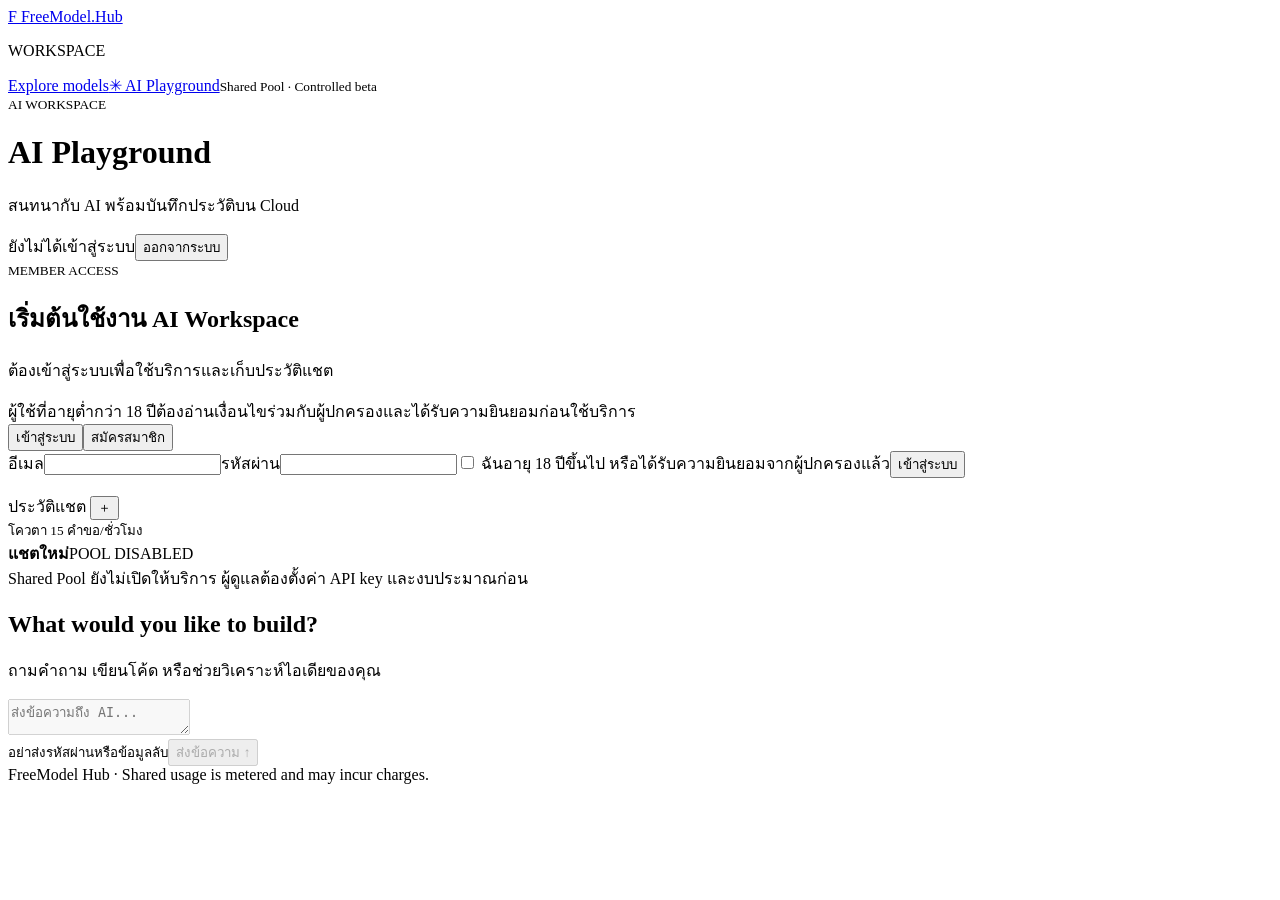
==== playground.html @ 7dc0008c "Add authenticated AI Playground and secure shared-pool backend" ====
<!doctype html><html lang="th"><head><meta charset="UTF-8"><meta name="viewport" content="width=device-width,initial-scale=1"><title>AI Playground — FreeModel Hub</title><link rel="stylesheet" href="playground.css"></head><body><aside><a href="index.html">F FreeModel.Hub</a><p>WORKSPACE</p><a href="index.html">Explore models</a><a class="active" href="playground.html">✳ AI Playground</a><small>Shared Pool · Controlled beta</small></aside><main><header><div><small>AI WORKSPACE</small><h1>AI Playground</h1><p>สนทนากับ AI พร้อมบันทึกประวัติบน Cloud</p></div><span id="account">ยังไม่ได้เข้าสู่ระบบ</span><button id="logout" class="hidden">ออกจากระบบ</button></header><section id="auth" class="auth"><div><small>MEMBER ACCESS</small><h2>เริ่มต้นใช้งาน AI Workspace</h2><p>ต้องเข้าสู่ระบบเพื่อใช้บริการและเก็บประวัติแชต</p><div class="notice">ผู้ใช้ที่อายุต่ำกว่า 18 ปีต้องอ่านเงื่อนไขร่วมกับผู้ปกครองและได้รับความยินยอมก่อนใช้บริการ</div></div><form id="authform"><div class="tabs"><button type="button" data-mode="login" class="sel">เข้าสู่ระบบ</button><button type="button" data-mode="signup">สมัครสมาชิก</button></div><label>อีเมล<input id="email" type="email" required></label><label>รหัสผ่าน<input id="password" type="password" minlength="8" required></label><label id="consent" class="hidden"><input id="guardian" type="checkbox"> ฉันอายุ 18 ปีขึ้นไป หรือได้รับความยินยอมจากผู้ปกครองแล้ว</label><button class="primary" id="authsubmit">เข้าสู่ระบบ</button><p id="authmsg"></p></form></section><section id="app" class="app hidden"><nav><div class="navhead">ประวัติแชต <button id="new">＋</button></div><div id="history"></div><small>โควตา 15 คำขอ/ชั่วโมง</small></nav><article><div class="chathead"><b id="title">แชตใหม่</b><span id="status">POOL DISABLED</span></div><div class="notice" id="poolnotice">Shared Pool ยังไม่เปิดให้บริการ ผู้ดูแลต้องตั้งค่า API key และงบประมาณก่อน</div><div id="messages"><div class="welcome"><h2>What would you like to build?</h2><p>ถามคำถาม เขียนโค้ด หรือช่วยวิเคราะห์ไอเดียของคุณ</p></div></div><form id="chatform"><textarea id="prompt" maxlength="12000" placeholder="ส่งข้อความถึง AI..." disabled></textarea><div><small>อย่าส่งรหัสผ่านหรือข้อมูลลับ</small><button class="primary" id="send" disabled>ส่งข้อความ ↑</button></div></form></article></section><footer>FreeModel Hub · Shared usage is metered and may incur charges.</footer></main><script type="module" src="playground.js"></script></body></html>
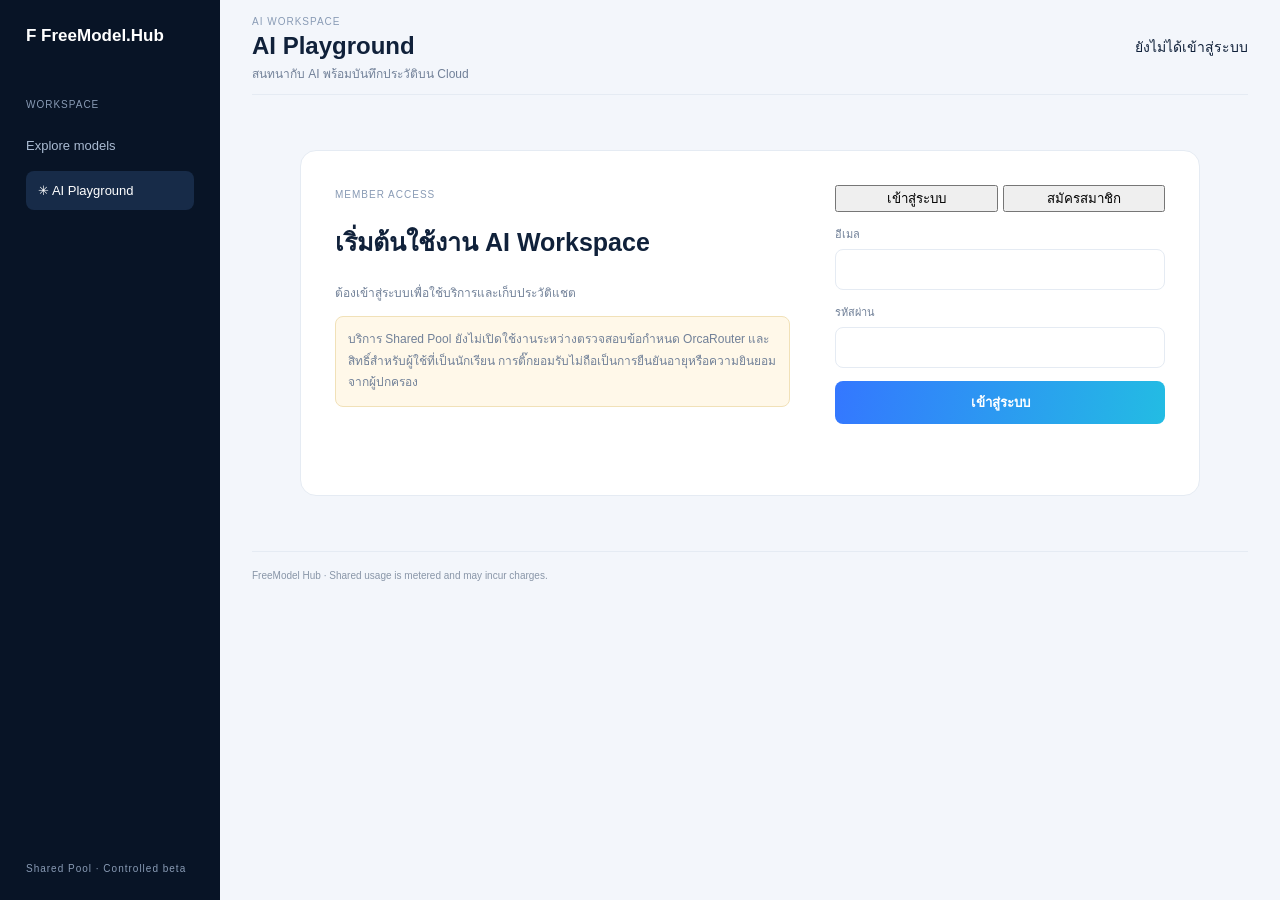
==== commit b8ac8bff: "Clarify student eligibility review before Shared Pool activation" ====
--- a/playground.html
+++ b/playground.html
@@ -1 +1 @@
-<!doctype html><html lang="th"><head><meta charset="UTF-8"><meta name="viewport" content="width=device-width,initial-scale=1"><title>AI Playground — FreeModel Hub</title><link rel="stylesheet" href="playground.css"></head><body><aside><a href="index.html">F FreeModel.Hub</a><p>WORKSPACE</p><a href="index.html">Explore models</a><a class="active" href="playground.html">✳ AI Playground</a><small>Shared Pool · Controlled beta</small></aside><main><header><div><small>AI WORKSPACE</small><h1>AI Playground</h1><p>สนทนากับ AI พร้อมบันทึกประวัติบน Cloud</p></div><span id="account">ยังไม่ได้เข้าสู่ระบบ</span><button id="logout" class="hidden">ออกจากระบบ</button></header><section id="auth" class="auth"><div><small>MEMBER ACCESS</small><h2>เริ่มต้นใช้งาน AI Workspace</h2><p>ต้องเข้าสู่ระบบเพื่อใช้บริการและเก็บประวัติแชต</p><div class="notice">ผู้ใช้ที่อายุต่ำกว่า 18 ปีต้องอ่านเงื่อนไขร่วมกับผู้ปกครองและได้รับความยินยอมก่อนใช้บริการ</div></div><form id="authform"><div class="tabs"><button type="button" data-mode="login" class="sel">เข้าสู่ระบบ</button><button type="button" data-mode="signup">สมัครสมาชิก</button></div><label>อีเมล<input id="email" type="email" required></label><label>รหัสผ่าน<input id="password" type="password" minlength="8" required></label><label id="consent" class="hidden"><input id="guardian" type="checkbox"> ฉันอายุ 18 ปีขึ้นไป หรือได้รับความยินยอมจากผู้ปกครองแล้ว</label><button class="primary" id="authsubmit">เข้าสู่ระบบ</button><p id="authmsg"></p></form></section><section id="app" class="app hidden"><nav><div class="navhead">ประวัติแชต <button id="new">＋</button></div><div id="history"></div><small>โควตา 15 คำขอ/ชั่วโมง</small></nav><article><div class="chathead"><b id="title">แชตใหม่</b><span id="status">POOL DISABLED</span></div><div class="notice" id="poolnotice">Shared Pool ยังไม่เปิดให้บริการ ผู้ดูแลต้องตั้งค่า API key และงบประมาณก่อน</div><div id="messages"><div class="welcome"><h2>What would you like to build?</h2><p>ถามคำถาม เขียนโค้ด หรือช่วยวิเคราะห์ไอเดียของคุณ</p></div></div><form id="chatform"><textarea id="prompt" maxlength="12000" placeholder="ส่งข้อความถึง AI..." disabled></textarea><div><small>อย่าส่งรหัสผ่านหรือข้อมูลลับ</small><button class="primary" id="send" disabled>ส่งข้อความ ↑</button></div></form></article></section><footer>FreeModel Hub · Shared usage is metered and may incur charges.</footer></main><script type="module" src="playground.js"></script></body></html>+<!doctype html><html lang="th"><head><meta charset="UTF-8"><meta name="viewport" content="width=device-width,initial-scale=1"><title>AI Playground — FreeModel Hub</title><link rel="stylesheet" href="playground.css"></head><body><aside><a href="index.html">F FreeModel.Hub</a><p>WORKSPACE</p><a href="index.html">Explore models</a><a class="active" href="playground.html">✳ AI Playground</a><small>Shared Pool · Controlled beta</small></aside><main><header><div><small>AI WORKSPACE</small><h1>AI Playground</h1><p>สนทนากับ AI พร้อมบันทึกประวัติบน Cloud</p></div><span id="account">ยังไม่ได้เข้าสู่ระบบ</span><button id="logout" class="hidden">ออกจากระบบ</button></header><section id="auth" class="auth"><div><small>MEMBER ACCESS</small><h2>เริ่มต้นใช้งาน AI Workspace</h2><p>ต้องเข้าสู่ระบบเพื่อใช้บริการและเก็บประวัติแชต</p><div class="notice">บริการ Shared Pool ยังไม่เปิดใช้งานระหว่างตรวจสอบข้อกำหนด OrcaRouter และสิทธิ์สำหรับผู้ใช้ที่เป็นนักเรียน การติ๊กยอมรับไม่ถือเป็นการยืนยันอายุหรือความยินยอมจากผู้ปกครอง</div></div><form id="authform"><div class="tabs"><button type="button" data-mode="login" class="sel">เข้าสู่ระบบ</button><button type="button" data-mode="signup">สมัครสมาชิก</button></div><label>อีเมล<input id="email" type="email" required></label><label>รหัสผ่าน<input id="password" type="password" minlength="8" required></label><label id="consent" class="hidden"><input id="guardian" type="checkbox"> ฉันรับทราบว่าบัญชีต้องผ่านการตรวจสอบอายุและความยินยอมตามข้อกำหนดก่อนผู้ดูแลอนุมัติ</label><button class="primary" id="authsubmit">เข้าสู่ระบบ</button><p id="authmsg"></p></form></section><section id="app" class="app hidden"><nav><div class="navhead">ประวัติแชต <button id="new">＋</button></div><div id="history"></div><small>โควตา 15 คำขอ/ชั่วโมง</small></nav><article><div class="chathead"><b id="title">แชตใหม่</b><span id="status">POOL DISABLED</span></div><div class="notice" id="poolnotice">Shared Pool ยังไม่เปิดให้บริการ ผู้ดูแลต้องตั้งค่า API key และงบประมาณก่อน</div><div id="messages"><div class="welcome"><h2>What would you like to build?</h2><p>ถามคำถาม เขียนโค้ด หรือช่วยวิเคราะห์ไอเดียของคุณ</p></div></div><form id="chatform"><textarea id="prompt" maxlength="12000" placeholder="ส่งข้อความถึง AI..." disabled></textarea><div><small>อย่าส่งรหัสผ่านหรือข้อมูลลับ</small><button class="primary" id="send" disabled>ส่งข้อความ ↑</button></div></form></article></section><footer>FreeModel Hub · Shared usage is metered and may incur charges.</footer></main><script type="module" src="playground.js"></script></body></html>
--- a/playground.css
+++ b/playground.css
@@ -0,0 +1 @@
+:root{--navy:#081426;--blue:#2764f5;--line:#e5ebf3;--muted:#718098}*{box-sizing:border-box}body{margin:0;background:#f3f6fb;color:#10213a;font:14px Inter,Arial,sans-serif}aside{position:fixed;inset:0 auto 0 0;width:220px;background:var(--navy);color:white;padding:26px;display:flex;flex-direction:column;gap:18px}aside a{color:#aabbd2;text-decoration:none;font-size:13px}aside a:first-child{color:white;font-weight:800;font-size:17px;margin-bottom:25px}aside p,small{font-size:10px;letter-spacing:1px;color:#899bb5}aside .active{background:#172b48;color:white;padding:12px;border-radius:8px}aside small{margin-top:auto}main{margin-left:220px;padding:0 32px}header{height:95px;border-bottom:1px solid var(--line);display:flex;align-items:center;justify-content:space-between}header h1{margin:4px 0;font-size:24px}header p{margin:0;color:var(--muted);font-size:12px}.auth{max-width:900px;margin:55px auto;background:white;border:1px solid var(--line);border-radius:16px;padding:34px;display:grid;grid-template-columns:1fr 330px;gap:45px}.auth h2{font-size:25px}.auth p,.notice{color:var(--muted);font-size:12px;line-height:1.8}.notice{padding:12px;background:#fff8e9;border:1px solid #f1e1b8;border-radius:8px}.auth form{display:flex;flex-direction:column;gap:13px}.tabs{display:flex;gap:5px}.tabs button{flex:1}.auth label{font-size:11px;color:var(--muted)}input:not([type=checkbox]){display:block;width:100%;padding:12px;border:1px solid var(--line);border-radius:8px;margin-top:6px}.primary{background:linear-gradient(100deg,#3477ff,#23bce3);border:0;border-radius:8px;padding:11px 16px;color:white;font-weight:bold;cursor:pointer}.app{height:calc(100vh - 145px);min-height:550px;margin:22px 0;display:grid;grid-template-columns:230px 1fr;gap:14px}.app nav,article{background:white;border:1px solid var(--line);border-radius:12px;min-height:0;padding:14px}.app nav{display:flex;flex-direction:column}.navhead{display:flex;justify-content:space-between;font-weight:bold}.navhead button{border:0;color:var(--blue);font-size:20px}#history{flex:1;overflow:auto}.historyitem{display:block;width:100%;text-align:left;border:0;background:#f2f6fc;padding:10px;margin:5px 0;border-radius:7px;cursor:pointer}.app nav small{margin-top:auto;color:var(--muted)}article{display:flex;flex-direction:column;overflow:hidden}.chathead{display:flex;justify-content:space-between;padding:8px 4px 15px;border-bottom:1px solid var(--line)}#status{font-size:9px;color:#a76a12;background:#fff4dd;padding:7px;border-radius:20px}#messages{flex:1;overflow:auto;padding:20px;display:flex;flex-direction:column;gap:14px}.welcome{text-align:center;margin:auto;color:var(--muted)}.bubble{max-width:82%;padding:12px 14px;border-radius:12px;white-space:pre-wrap;overflow-wrap:anywhere;line-height:1.7}.user{align-self:flex-end;background:#eaf1ff;color:#173c80}.assistant{align-self:flex-start;background:#f3f6fa}.error{background:#fff0ef;color:#a23e38}#chatform{border-top:1px solid var(--line);padding-top:12px}textarea{width:100%;height:60px;border:0;outline:0;resize:vertical;font:13px Arial}#chatform div{display:flex;justify-content:space-between;align-items:center}#chatform small{color:#98a4b4}button:disabled{opacity:.45}.hidden{display:none!important}footer{padding:18px 0;color:#8996a8;font-size:10px;border-top:1px solid var(--line)}@media(max-width:800px){aside{width:58px;padding:12px}aside a:first-child{font-size:0}aside p,aside small,aside a:not(:first-child){font-size:0}main{margin-left:58px;padding:0 12px}.auth{grid-template-columns:1fr;padding:22px}.app{grid-template-columns:1fr;height:auto}.app nav{max-height:145px}.app article{min-height:530px}header{height:80px}}
